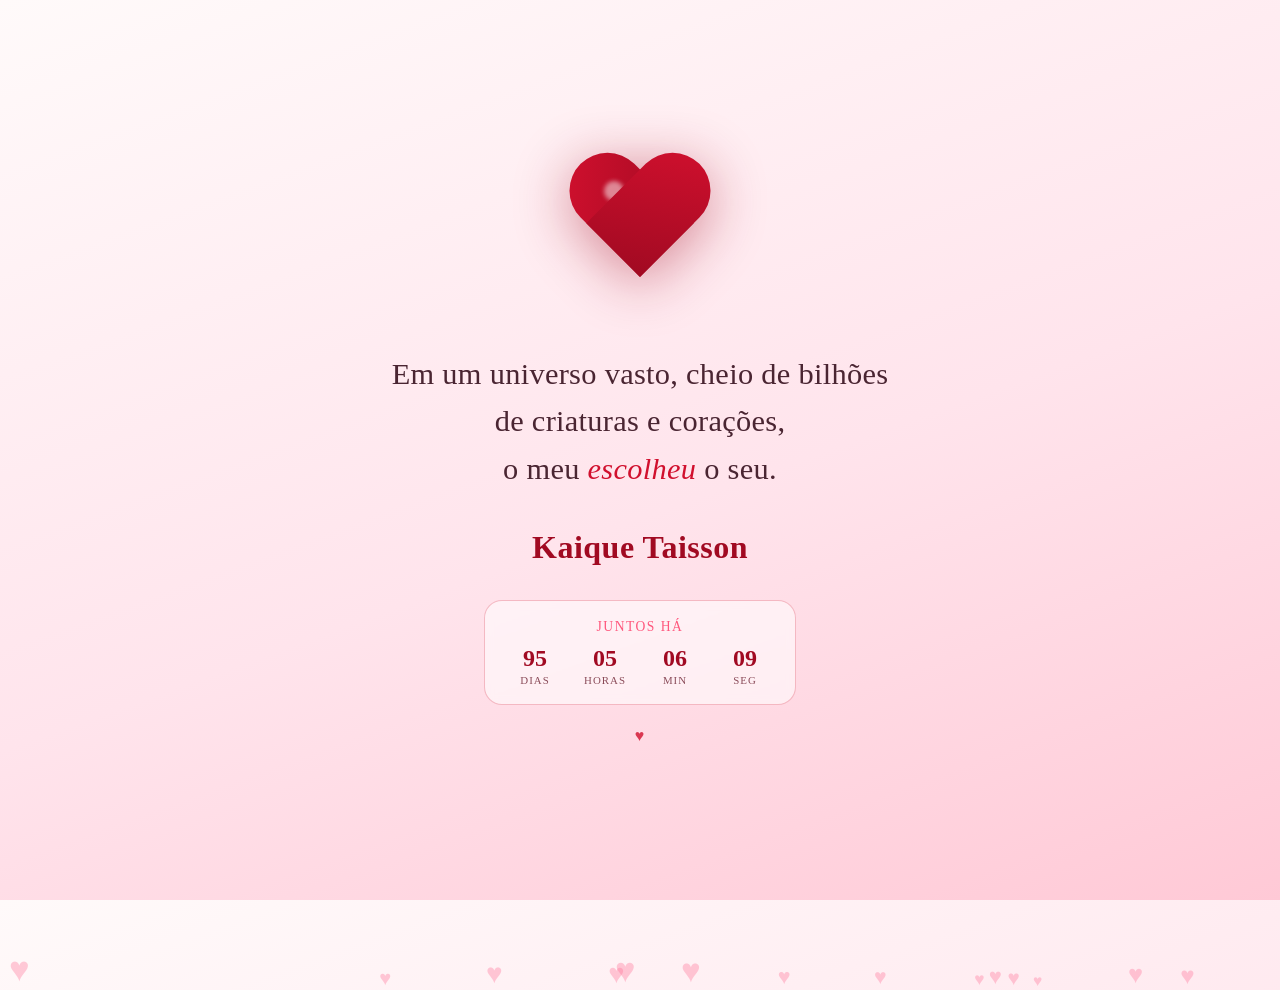
==== declaracao.html @ 31c678b4 "Add files via upload" ====
<!DOCTYPE html>
<html lang="pt-BR">
<head>
<meta charset="UTF-8">
<meta name="viewport" content="width=device-width, initial-scale=1.0">
<title>Para Kaique Taisson</title>
<style>
  :root{
    --rosa-claro: #ffe4ec;
    --rosa: #ff7096;
    --rosa-forte: #ff3d68;
    --vermelho: #d1102e;
    --vermelho-escuro: #a10a22;
    --branco: #fffafa;
  }

  * { box-sizing: border-box; }

  html, body {
    margin: 0;
    padding: 0;
    min-height: 100%;
    font-family: 'Georgia', 'Times New Roman', serif;
  }

  body {
    background: linear-gradient(160deg, var(--branco) 0%, var(--rosa-claro) 55%, #ffc9d6 100%);
    display: flex;
    align-items: center;
    justify-content: center;
    position: relative;
    min-height: 100vh;
    overflow-x: hidden;
  }

  .bg-heart {
    position: absolute;
    bottom: -10%;
    color: var(--rosa);
    opacity: 0.35;
    animation: subir linear infinite;
    user-select: none;
    pointer-events: none;
  }

  @keyframes subir {
    0% { transform: translateY(0) rotate(0deg) scale(1); opacity: 0; }
    10% { opacity: 0.35; }
    90% { opacity: 0.25; }
    100% { transform: translateY(-115vh) rotate(15deg) scale(1.1); opacity: 0; }
  }

  .conteudo {
    position: relative;
    z-index: 2;
    display: flex;
    flex-direction: column;
    align-items: center;
    text-align: center;
    padding: 32px 24px;
    max-width: 640px;
  }

  .heart {
    position: relative;
    width: 140px;
    height: 126px;
    margin-bottom: 40px;
    animation: bater 1.15s ease-in-out infinite;
    filter: drop-shadow(0 10px 28px rgba(161, 10, 34, 0.45));
  }

  .heart::before,
  .heart::after {
    content: "";
    position: absolute;
    top: 0;
    width: 76px;
    height: 122px;
    border-radius: 76px 76px 0 0;
    background: linear-gradient(145deg, var(--vermelho), var(--vermelho-escuro));
  }

  .heart::before {
    left: 70px;
    transform: rotate(-45deg);
    transform-origin: 0 100%;
  }

  .heart::after {
    left: -6px;
    transform: rotate(45deg);
    transform-origin: 100% 100%;
  }

  @keyframes bater {
    0%   { transform: scale(1); }
    15%  { transform: scale(1.15); }
    30%  { transform: scale(0.95); }
    45%  { transform: scale(1.1); }
    60%  { transform: scale(1); }
    100% { transform: scale(1); }
  }

  .brilho {
    position: absolute;
    top: 26px;
    left: 34px;
    width: 20px;
    height: 20px;
    background: rgba(255,255,255,0.5);
    border-radius: 50%;
    filter: blur(2px);
  }

  .frase {
    font-size: clamp(1.25rem, 3.6vw, 1.9rem);
    line-height: 1.55;
    color: #4a2532;
    font-weight: 500;
    letter-spacing: 0.3px;
  }

  .frase .destaque {
    color: var(--vermelho);
    font-style: italic;
  }

  .nome {
    margin-top: 6px;
    font-size: clamp(1.4rem, 4vw, 2rem);
    color: var(--vermelho-escuro);
    font-weight: 700;
    letter-spacing: 0.5px;
  }

  .contador-wrapper {
    margin-top: 34px;
    background: rgba(255,255,255,0.55);
    border: 1px solid rgba(209, 16, 46, 0.25);
    border-radius: 18px;
    padding: 18px 22px;
    backdrop-filter: blur(4px);
  }

  .contador-titulo {
    font-size: 0.85rem;
    letter-spacing: 1.5px;
    text-transform: uppercase;
    color: var(--rosa-forte);
    margin-bottom: 10px;
    opacity: 0.85;
  }

  .contador {
    display: flex;
    gap: 14px;
    flex-wrap: wrap;
    justify-content: center;
  }

  .unidade {
    display: flex;
    flex-direction: column;
    align-items: center;
    min-width: 56px;
  }

  .unidade .valor {
    font-size: 1.5rem;
    font-weight: 700;
    color: var(--vermelho-escuro);
    font-family: 'Georgia', serif;
  }

  .unidade .rotulo {
    font-size: 0.68rem;
    text-transform: uppercase;
    letter-spacing: 1px;
    color: #8a4b58;
    margin-top: 2px;
  }

  .assinatura {
    margin-top: 22px;
    font-size: 1rem;
    color: var(--vermelho);
    opacity: 0.8;
    letter-spacing: 1px;
  }
</style>
</head>
<body>

  <div class="conteudo">
    <div class="heart">
      <span class="brilho"></span>
    </div>
    <p class="frase">
      Em um universo vasto, cheio de bilhões<br>
      de criaturas e corações,<br>
      o meu <span class="destaque">escolheu</span> o seu.
    </p>
    <div class="nome">Kaique Taisson</div>

    <div class="contador-wrapper">
      <div class="contador-titulo">Juntos há</div>
      <div class="contador" id="contador">
        <div class="unidade"><span class="valor" id="dias">0</span><span class="rotulo">dias</span></div>
        <div class="unidade"><span class="valor" id="horas">0</span><span class="rotulo">horas</span></div>
        <div class="unidade"><span class="valor" id="minutos">0</span><span class="rotulo">min</span></div>
        <div class="unidade"><span class="valor" id="segundos">0</span><span class="rotulo">seg</span></div>
      </div>
    </div>

    <div class="assinatura">♥</div>
  </div>

<script>
  // ======================================================
  // EDITE AQUI a data/hora de início do namoro:
  // formato: 'AAAA-MM-DDTHH:MM:SS'
  const dataInicio = new Date('2026-09-01T23:40:00');
  // ======================================================

  function atualizarContador() {
    const agora = new Date();
    let diff = Math.max(0, agora - dataInicio) / 1000;

    const dias = Math.floor(diff / 86400);
    diff -= dias * 86400;
    const horas = Math.floor(diff / 3600);
    diff -= horas * 3600;
    const minutos = Math.floor(diff / 60);
    diff -= minutos * 60;
    const segundos = Math.floor(diff);

    document.getElementById('dias').textContent = dias;
    document.getElementById('horas').textContent = String(horas).padStart(2, '0');
    document.getElementById('minutos').textContent = String(minutos).padStart(2, '0');
    document.getElementById('segundos').textContent = String(segundos).padStart(2, '0');
  }

  atualizarContador();
  setInterval(atualizarContador, 1000);

  const totalCoracoes = 14;
  const body = document.body;

  for (let i = 0; i < totalCoracoes; i++) {
    const h = document.createElement('div');
    h.className = 'bg-heart';
    h.innerHTML = '♥';
    const tamanho = 14 + Math.random() * 22;
    h.style.left = Math.random() * 100 + 'vw';
    h.style.fontSize = tamanho + 'px';
    h.style.animationDuration = (8 + Math.random() * 10) + 's';
    h.style.animationDelay = (Math.random() * 10) + 's';
    body.appendChild(h);
  }
</script>

</body>
</html>
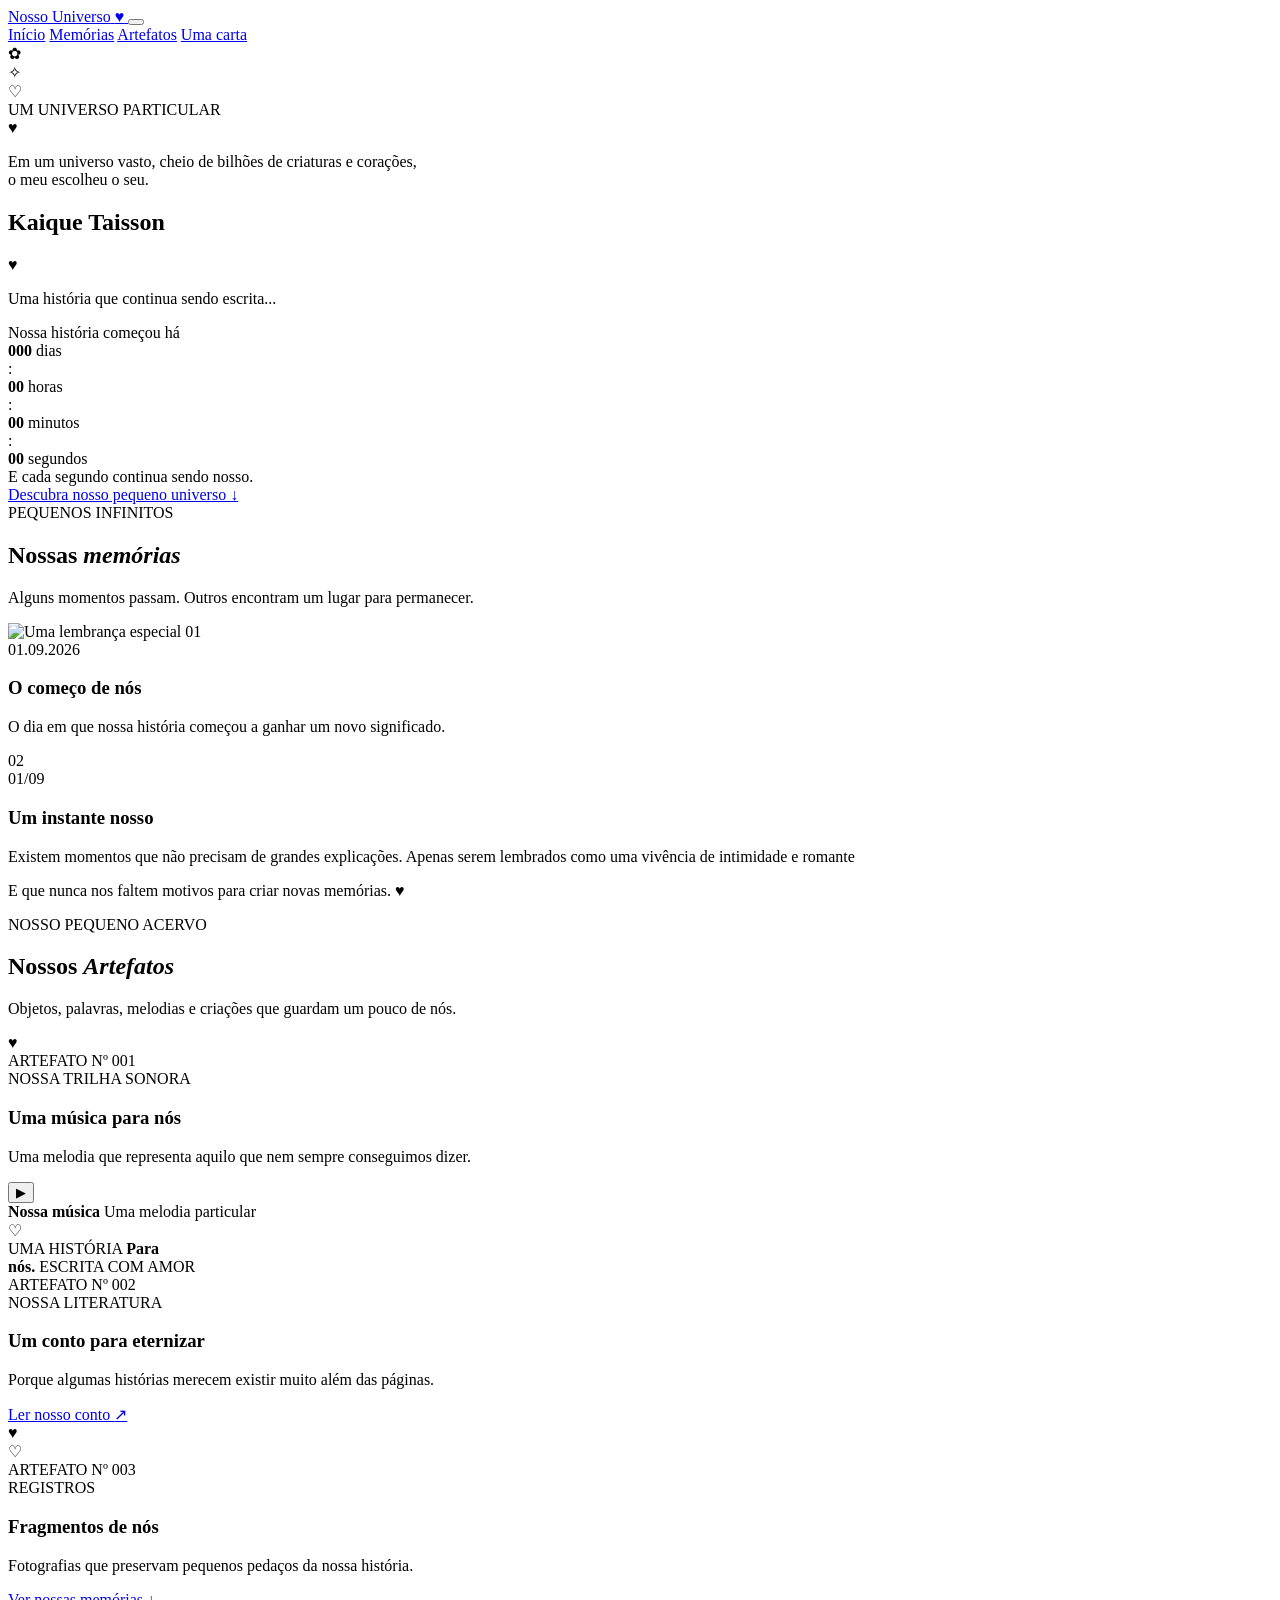
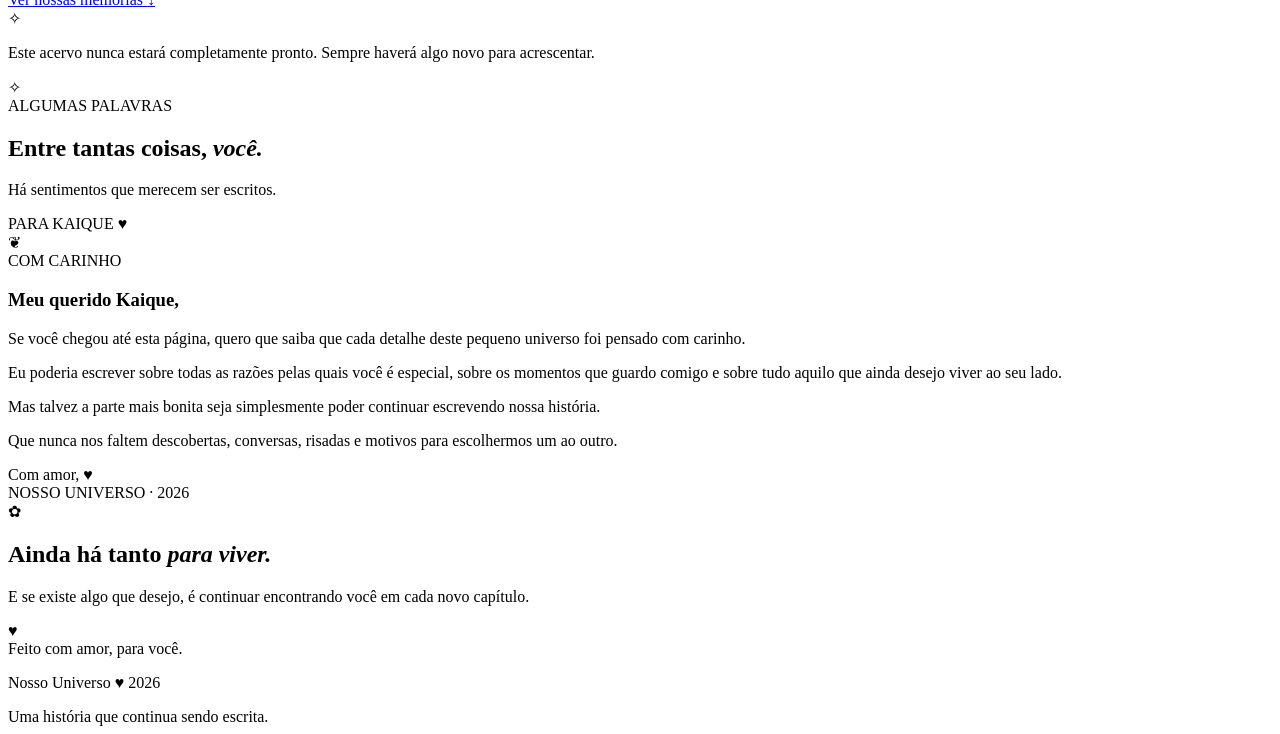
==== commit 50a5bd6a: "Update declaracao.html" ====
--- a/declaracao.html
+++ b/declaracao.html
@@ -1,264 +1,530 @@
+
 <!DOCTYPE html>
 <html lang="pt-BR">
 <head>
-<meta charset="UTF-8">
-<meta name="viewport" content="width=device-width, initial-scale=1.0">
-<title>Para Kaique Taisson</title>
-<style>
-  :root{
-    --rosa-claro: #ffe4ec;
-    --rosa: #ff7096;
-    --rosa-forte: #ff3d68;
-    --vermelho: #d1102e;
-    --vermelho-escuro: #a10a22;
-    --branco: #fffafa;
-  }
-
-  * { box-sizing: border-box; }
-
-  html, body {
-    margin: 0;
-    padding: 0;
-    min-height: 100%;
-    font-family: 'Georgia', 'Times New Roman', serif;
-  }
-
-  body {
-    background: linear-gradient(160deg, var(--branco) 0%, var(--rosa-claro) 55%, #ffc9d6 100%);
-    display: flex;
-    align-items: center;
-    justify-content: center;
-    position: relative;
-    min-height: 100vh;
-    overflow-x: hidden;
-  }
-
-  .bg-heart {
-    position: absolute;
-    bottom: -10%;
-    color: var(--rosa);
-    opacity: 0.35;
-    animation: subir linear infinite;
-    user-select: none;
-    pointer-events: none;
-  }
-
-  @keyframes subir {
-    0% { transform: translateY(0) rotate(0deg) scale(1); opacity: 0; }
-    10% { opacity: 0.35; }
-    90% { opacity: 0.25; }
-    100% { transform: translateY(-115vh) rotate(15deg) scale(1.1); opacity: 0; }
-  }
-
-  .conteudo {
-    position: relative;
-    z-index: 2;
-    display: flex;
-    flex-direction: column;
-    align-items: center;
-    text-align: center;
-    padding: 32px 24px;
-    max-width: 640px;
-  }
-
-  .heart {
-    position: relative;
-    width: 140px;
-    height: 126px;
-    margin-bottom: 40px;
-    animation: bater 1.15s ease-in-out infinite;
-    filter: drop-shadow(0 10px 28px rgba(161, 10, 34, 0.45));
-  }
-
-  .heart::before,
-  .heart::after {
-    content: "";
-    position: absolute;
-    top: 0;
-    width: 76px;
-    height: 122px;
-    border-radius: 76px 76px 0 0;
-    background: linear-gradient(145deg, var(--vermelho), var(--vermelho-escuro));
-  }
-
-  .heart::before {
-    left: 70px;
-    transform: rotate(-45deg);
-    transform-origin: 0 100%;
-  }
-
-  .heart::after {
-    left: -6px;
-    transform: rotate(45deg);
-    transform-origin: 100% 100%;
-  }
-
-  @keyframes bater {
-    0%   { transform: scale(1); }
-    15%  { transform: scale(1.15); }
-    30%  { transform: scale(0.95); }
-    45%  { transform: scale(1.1); }
-    60%  { transform: scale(1); }
-    100% { transform: scale(1); }
-  }
-
-  .brilho {
-    position: absolute;
-    top: 26px;
-    left: 34px;
-    width: 20px;
-    height: 20px;
-    background: rgba(255,255,255,0.5);
-    border-radius: 50%;
-    filter: blur(2px);
-  }
-
-  .frase {
-    font-size: clamp(1.25rem, 3.6vw, 1.9rem);
-    line-height: 1.55;
-    color: #4a2532;
-    font-weight: 500;
-    letter-spacing: 0.3px;
-  }
-
-  .frase .destaque {
-    color: var(--vermelho);
-    font-style: italic;
-  }
-
-  .nome {
-    margin-top: 6px;
-    font-size: clamp(1.4rem, 4vw, 2rem);
-    color: var(--vermelho-escuro);
-    font-weight: 700;
-    letter-spacing: 0.5px;
-  }
-
-  .contador-wrapper {
-    margin-top: 34px;
-    background: rgba(255,255,255,0.55);
-    border: 1px solid rgba(209, 16, 46, 0.25);
-    border-radius: 18px;
-    padding: 18px 22px;
-    backdrop-filter: blur(4px);
-  }
-
-  .contador-titulo {
-    font-size: 0.85rem;
-    letter-spacing: 1.5px;
-    text-transform: uppercase;
-    color: var(--rosa-forte);
-    margin-bottom: 10px;
-    opacity: 0.85;
-  }
-
-  .contador {
-    display: flex;
-    gap: 14px;
-    flex-wrap: wrap;
-    justify-content: center;
-  }
-
-  .unidade {
-    display: flex;
-    flex-direction: column;
-    align-items: center;
-    min-width: 56px;
-  }
-
-  .unidade .valor {
-    font-size: 1.5rem;
-    font-weight: 700;
-    color: var(--vermelho-escuro);
-    font-family: 'Georgia', serif;
-  }
-
-  .unidade .rotulo {
-    font-size: 0.68rem;
-    text-transform: uppercase;
-    letter-spacing: 1px;
-    color: #8a4b58;
-    margin-top: 2px;
-  }
-
-  .assinatura {
-    margin-top: 22px;
-    font-size: 1rem;
-    color: var(--vermelho);
-    opacity: 0.8;
-    letter-spacing: 1px;
-  }
-</style>
+    <meta charset="UTF-8">
+    <meta name="viewport" content="width=device-width, initial-scale=1.0">
+    <meta name="theme-color" content="#fff7f4">
+
+    <title>Nosso Universo ♥</title>
+
+    <meta name="description" content="Um pequeno universo feito de memórias, histórias e amor.">
+
+    <link rel="preconnect" href="https://fonts.googleapis.com">
+    <link rel="preconnect" href="https://fonts.gstatic.com" crossorigin>
+
+    <link href="https://fonts.googleapis.com/css2?family=Cormorant+Garamond:ital,wght@0,400;0,500;0,600;1,400;1,500;1,600&family=DM+Sans:wght@400;500;600&display=swap" rel="stylesheet">
+
+    <link rel="stylesheet" href="css/style.css">
+    <link rel="stylesheet" href="css/animations.css">
 </head>
+
 <body>
 
-  <div class="conteudo">
-    <div class="heart">
-      <span class="brilho"></span>
-    </div>
-    <p class="frase">
-      Em um universo vasto, cheio de bilhões<br>
-      de criaturas e corações,<br>
-      o meu <span class="destaque">escolheu</span> o seu.
-    </p>
-    <div class="nome">Kaique Taisson</div>
-
-    <div class="contador-wrapper">
-      <div class="contador-titulo">Juntos há</div>
-      <div class="contador" id="contador">
-        <div class="unidade"><span class="valor" id="dias">0</span><span class="rotulo">dias</span></div>
-        <div class="unidade"><span class="valor" id="horas">0</span><span class="rotulo">horas</span></div>
-        <div class="unidade"><span class="valor" id="minutos">0</span><span class="rotulo">min</span></div>
-        <div class="unidade"><span class="valor" id="segundos">0</span><span class="rotulo">seg</span></div>
-      </div>
-    </div>
-
-    <div class="assinatura">♥</div>
-  </div>
-
-<script>
-  // ======================================================
-  // EDITE AQUI a data/hora de início do namoro:
-  // formato: 'AAAA-MM-DDTHH:MM:SS'
-  const dataInicio = new Date('2026-09-01T23:40:00');
-  // ======================================================
-
-  function atualizarContador() {
-    const agora = new Date();
-    let diff = Math.max(0, agora - dataInicio) / 1000;
-
-    const dias = Math.floor(diff / 86400);
-    diff -= dias * 86400;
-    const horas = Math.floor(diff / 3600);
-    diff -= horas * 3600;
-    const minutos = Math.floor(diff / 60);
-    diff -= minutos * 60;
-    const segundos = Math.floor(diff);
-
-    document.getElementById('dias').textContent = dias;
-    document.getElementById('horas').textContent = String(horas).padStart(2, '0');
-    document.getElementById('minutos').textContent = String(minutos).padStart(2, '0');
-    document.getElementById('segundos').textContent = String(segundos).padStart(2, '0');
-  }
-
-  atualizarContador();
-  setInterval(atualizarContador, 1000);
-
-  const totalCoracoes = 14;
-  const body = document.body;
-
-  for (let i = 0; i < totalCoracoes; i++) {
-    const h = document.createElement('div');
-    h.className = 'bg-heart';
-    h.innerHTML = '♥';
-    const tamanho = 14 + Math.random() * 22;
-    h.style.left = Math.random() * 100 + 'vw';
-    h.style.fontSize = tamanho + 'px';
-    h.style.animationDuration = (8 + Math.random() * 10) + 's';
-    h.style.animationDelay = (Math.random() * 10) + 's';
-    body.appendChild(h);
-  }
-</script>
+    <!-- ELEMENTOS DECORATIVOS -->
+    <div class="background-petals" id="backgroundPetals"></div>
+
+    <!-- NAVEGAÇÃO -->
+    <header class="header" id="header">
+        <a href="#inicio" class="logo">
+            Nosso <span>Universo</span>
+            <span class="logo-heart">♥</span>
+        </a>
+
+        <button class="menu-toggle" id="menuToggle"
+                aria-label="Abrir menu" aria-expanded="false">
+            <span></span>
+            <span></span>
+            <span></span>
+        </button>
+
+        <nav class="navigation" id="navigation">
+            <a href="#inicio">Início</a>
+            <a href="#memorias">Memórias</a>
+            <a href="#artefatos">Artefatos</a>
+            <a href="#carta">Uma carta</a>
+        </nav>
+    </header>
+
+
+    <main>
+
+        <!-- 01. INÍCIO -->
+        <section class="hero section" id="inicio">
+
+            <div class="hero-decoration decoration-one">✿</div>
+            <div class="hero-decoration decoration-two">✧</div>
+            <div class="hero-decoration decoration-three">♡</div>
+
+            <div class="hero-content">
+
+                <span class="eyebrow">
+                    UM UNIVERSO PARTICULAR
+                </span>
+
+                <div class="main-heart">
+                    <div class="heart-glow"></div>
+                    <div class="heart-shape">♥</div>
+                </div>
+
+                <p class="hero-phrase">
+                    Em um universo vasto, cheio de bilhões
+                    de criaturas e corações,
+                    <br>
+                    o meu <span>escolheu</span> o seu.
+                </p>
+
+                <h1 class="partner-name">
+                    Kaique Taisson
+                </h1>
+
+                <div class="ornament">
+                    <span></span>
+                    <span class="ornament-heart">♥</span>
+                    <span></span>
+                </div>
+
+                <p class="hero-subtitle">
+                    Uma história que continua sendo escrita...
+                </p>
+
+                <!-- CONTADOR -->
+                <div class="counter-card">
+
+                    <span class="counter-heading">
+                        Nossa história começou há
+                    </span>
+
+                    <div class="counter" id="counter">
+
+                        <div class="counter-unit">
+                            <strong id="days">000</strong>
+                            <span>dias</span>
+                        </div>
+
+                        <div class="counter-separator">:</div>
+
+                        <div class="counter-unit">
+                            <strong id="hours">00</strong>
+                            <span>horas</span>
+                        </div>
+
+                        <div class="counter-separator">:</div>
+
+                        <div class="counter-unit">
+                            <strong id="minutes">00</strong>
+                            <span>minutos</span>
+                        </div>
+
+                        <div class="counter-separator">:</div>
+
+                        <div class="counter-unit">
+                            <strong id="seconds">00</strong>
+                            <span>segundos</span>
+                        </div>
+
+                    </div>
+
+                    <span class="counter-footer">
+                        E cada segundo continua sendo nosso.
+                    </span>
+
+                </div>
+
+                <a href="#memorias" class="scroll-indicator">
+                    Descubra nosso pequeno universo
+                    <span>↓</span>
+                </a>
+
+            </div>
+        </section>
+
+
+        <!-- 02. MEMÓRIAS -->
+        <section class="memories section" id="memorias">
+
+            <div class="section-heading reveal">
+
+                <span class="eyebrow">PEQUENOS INFINITOS</span>
+
+                <h2>
+                    Nossas <em>memórias</em>
+                </h2>
+
+                <p>
+                    Alguns momentos passam.
+                    Outros encontram um lugar para permanecer.
+                </p>
+
+            </div>
+
+            <div class="memories-grid">
+
+                <!-- MEMÓRIA 1 -->
+                <article class="memory-card reveal">
+
+                    <div class="memory-image">
+                        <img src=""
+                             alt="Uma lembrança especial"
+                             loading="lazy">
+                        <span class="memory-number">01</span>
+                    </div>
+
+                    <div class="memory-info">
+                        <span class="memory-date">01.09.2026</span>
+                        <h3>O começo de nós</h3>
+                        <p>
+                            O dia em que nossa história começou
+                            a ganhar um novo significado.
+                        </p>
+                    </div>
+
+                </article>
+
+
+                <!-- MEMÓRIA 2 -->
+                <article class="memory-card reveal">
+
+                    <div class="memory-image" 
+                        <span class="memory-number">02</span>
+                    </div>
+
+                    <div class="memory-info">
+                        <span class="memory-date">01/09</span>
+                        <h3>Um instante nosso</h3>
+                        <p>
+                            Existem momentos que não precisam
+                            de grandes explicações. Apenas serem lembrados como
+                          uma vivência de intimidade e romante
+                        </p>
+                    </div>
+
+                </article>
+
+
+                <!-- MEMÓRIA 3 -->
+                <article class="memory-card reveal">
+
+                </article>
+
+            </div>
+
+            <p class="section-note reveal">
+                E que nunca nos faltem motivos para criar novas memórias. ♥
+            </p>
+
+        </section>
+
+
+        <!-- 03. ARTEFATOS -->
+        <section class="artifacts section" id="artefatos">
+
+            <div class="section-heading reveal">
+
+                <span class="eyebrow">NOSSO PEQUENO ACERVO</span>
+
+                <h2>
+                    Nossos <em>Artefatos</em>
+                </h2>
+
+                <p>
+                    Objetos, palavras, melodias e criações
+                    que guardam um pouco de nós.
+                </p>
+
+            </div>
+
+
+            <div class="artifacts-grid">
+
+                <!-- MÚSICA -->
+                <article class="artifact-card music-card reveal">
+
+                    <div class="artifact-cover music-cover">
+                        <div class="music-vinyl">
+                            <div class="vinyl-center">♥</div>
+                        </div>
+                        <span class="artifact-index">ARTEFATO Nº 001</span>
+                    </div>
+
+                    <div class="artifact-content">
+
+                        <span class="artifact-category">
+                            NOSSA TRILHA SONORA
+                        </span>
+
+                        <h3>Uma música para nós</h3>
+
+                        <p>
+                            Uma melodia que representa aquilo
+                            que nem sempre conseguimos dizer.
+                        </p>
+
+                        <div class="audio-player">
+
+                            <audio id="ourMusic" preload="metadata">
+                                <source src="assets/music/nossa-musica.mp3"
+                                        type="audio/mpeg">
+                                Seu navegador não suporta áudio.
+                            </audio>
+
+                            <button class="audio-button"
+                                    id="musicButton"
+                                    aria-label="Reproduzir música">
+                                ▶
+                            </button>
+
+                            <div class="audio-info">
+                                <strong>Nossa música</strong>
+                                <span id="musicStatus">Uma melodia particular</span>
+                            </div>
+
+                            <span class="audio-heart">♡</span>
+
+                        </div>
+
+                    </div>
+
+                </article>
+
+
+                <!-- CONTO -->
+                <article class="artifact-card story-card reveal">
+
+                    <div class="artifact-cover story-cover">
+
+                        <div class="book-decoration">
+                            <span>UMA HISTÓRIA</span>
+                            <strong>Para<br>nós.</strong>
+                            <span>ESCRITA COM AMOR</span>
+                        </div>
+
+                        <span class="artifact-index">ARTEFATO Nº 002</span>
+
+                    </div>
+
+                    <div class="artifact-content">
+
+                        <span class="artifact-category">
+                            NOSSA LITERATURA
+                        </span>
+
+                        <h3>Um conto para eternizar</h3>
+
+                        <p>
+                            Porque algumas histórias merecem
+                            existir muito além das páginas.
+                        </p>
+
+                        <a href="a_ultima_rosa_do_cemiterio.pdf"
+                           target="_blank"
+                           rel="noopener noreferrer"
+                           class="text-link">
+                            Ler nosso conto <span>↗</span>
+                        </a>
+
+                    </div>
+
+                </article>
+
+
+                <!-- FOTOGRAFIAS -->
+                <article class="artifact-card photo-card reveal">
+
+                    <div class="artifact-cover photo-cover">
+
+                        <div class="mini-photo photo-a">
+                            <span>♥</span>
+                        </div>
+
+                        <div class="mini-photo photo-b">
+                            <span>♡</span>
+                        </div>
+
+                        <span class="artifact-index">ARTEFATO Nº 003</span>
+
+                    </div>
+
+                    <div class="artifact-content">
+
+                        <span class="artifact-category">
+                            REGISTROS
+                        </span>
+
+                        <h3>Fragmentos de nós</h3>
+
+                        <p>
+                            Fotografias que preservam
+                            pequenos pedaços da nossa história.
+                        </p>
+
+                        <a href="#memorias" class="text-link">
+                            Ver nossas memórias <span>↓</span>
+                        </a>
+
+                    </div>
+
+                </article>
+
+            </div>
+
+            <div class="future-note reveal">
+                <span>✧</span>
+                <p>
+                    Este acervo nunca estará completamente pronto.
+                    Sempre haverá algo novo para acrescentar.
+                </p>
+                <span>✧</span>
+            </div>
+
+        </section>
+
+
+        <!-- 04. CARTA -->
+        <section class="letter-section section" id="carta">
+
+            <div class="section-heading reveal">
+
+                <span class="eyebrow">ALGUMAS PALAVRAS</span>
+
+                <h2>
+                    Entre tantas coisas, <em>você.</em>
+                </h2>
+
+                <p>
+                    Há sentimentos que merecem ser escritos.
+                </p>
+
+            </div>
+
+
+            <div class="letter-book reveal">
+
+                <div class="book-top">
+                    <span>PARA KAIQUE</span>
+                    <span>♥</span>
+                </div>
+
+                <div class="book-decoration-top">
+                    ❦
+                </div>
+
+                <div class="letter-content">
+
+                    <span class="letter-date">
+                        COM CARINHO
+                    </span>
+
+                    <h3>Meu querido Kaique,</h3>
+
+                    <div class="letter-text">
+
+                        <p>
+                            Se você chegou até esta página,
+                            quero que saiba que cada detalhe
+                            deste pequeno universo foi pensado
+                            com carinho.
+                        </p>
+
+                        <p>
+                            Eu poderia escrever sobre todas as
+                            razões pelas quais você é especial,
+                            sobre os momentos que guardo comigo
+                            e sobre tudo aquilo que ainda desejo
+                            viver ao seu lado.
+                        </p>
+
+                        <p>
+                            Mas talvez a parte mais bonita seja
+                            simplesmente poder continuar
+                            escrevendo nossa história.
+                        </p>
+
+                        <p>
+                            Que nunca nos faltem descobertas,
+                            conversas, risadas e motivos para
+                            escolhermos um ao outro.
+                        </p>
+
+                    </div>
+
+                    <div class="letter-signature">
+                        Com amor,
+                        <strong>♥</strong>
+                    </div>
+
+                </div>
+
+                <div class="book-bottom">
+                    NOSSO UNIVERSO · 2026
+                </div>
+
+            </div>
+
+        </section>
+
+
+        <!-- 05. FINAL -->
+        <section class="ending section">
+
+            <div class="ending-content reveal">
+
+                <span class="ending-flower">✿</span>
+
+                <h2>
+                    Ainda há tanto
+                    <em>para viver.</em>
+                </h2>
+
+                <p>
+                    E se existe algo que desejo,
+                    é continuar encontrando você
+                    em cada novo capítulo.
+                </p>
+
+                <div class="ending-heart">♥</div>
+
+                <span class="ending-signature">
+                    Feito com amor, para você.
+                </span>
+
+            </div>
+
+        </section>
+
+    </main>
+
+
+    <!-- RODAPÉ -->
+    <footer class="footer">
+
+        <p>
+            Nosso Universo <span>♥</span> 2026
+        </p>
+
+        <span>
+            Uma história que continua sendo escrita.
+        </span>
+
+    </footer>
+
+
+    <!-- VISUALIZADOR DE FOTOGRAFIAS -->
+    <dialog class="lightbox" id="lightbox">
+
+        <button class="lightbox-close"
+                id="lightboxClose"
+                aria-label="Fechar fotografia">
+            ×
+        </button>
+
+        <img src="" alt="Fotografia ampliada" id="lightboxImage">
+
+    </dialog>
+
+
+    <script src="js/script.js"></script>
 
 </body>
 </html>
+
